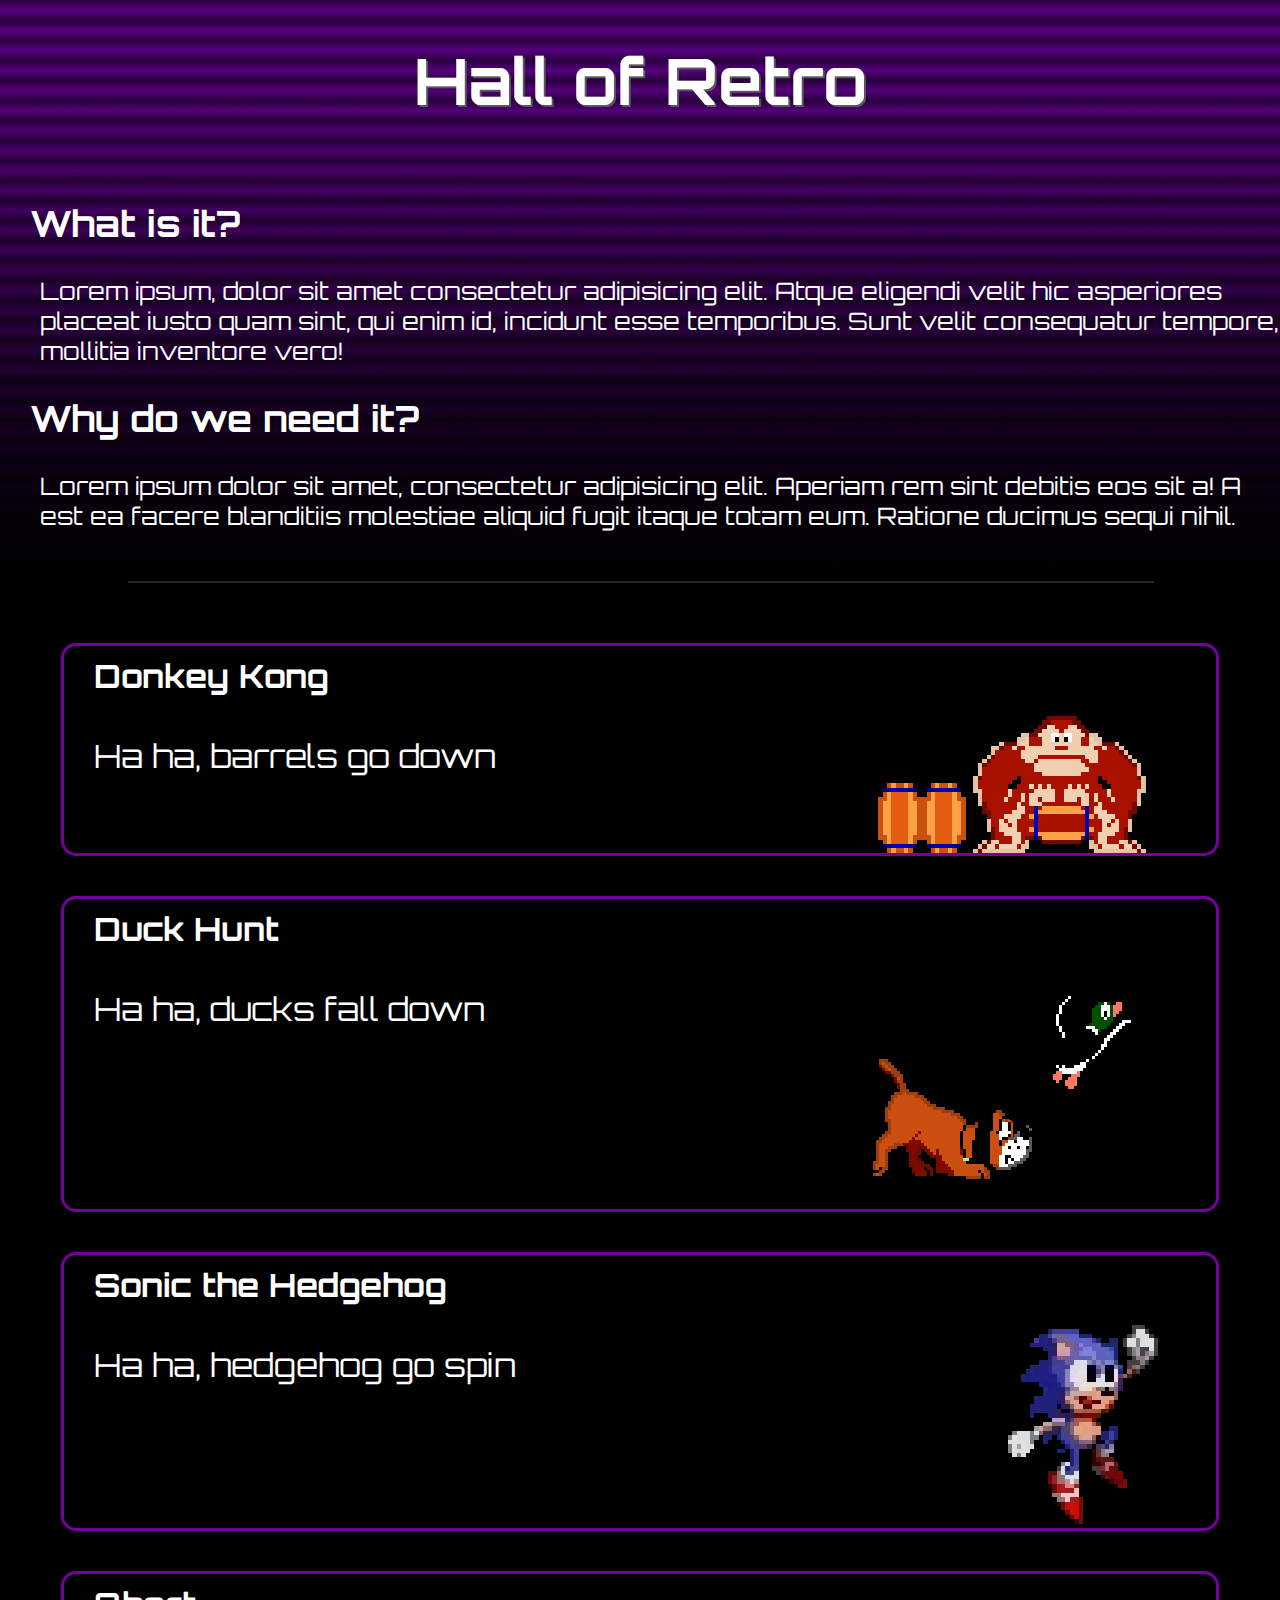
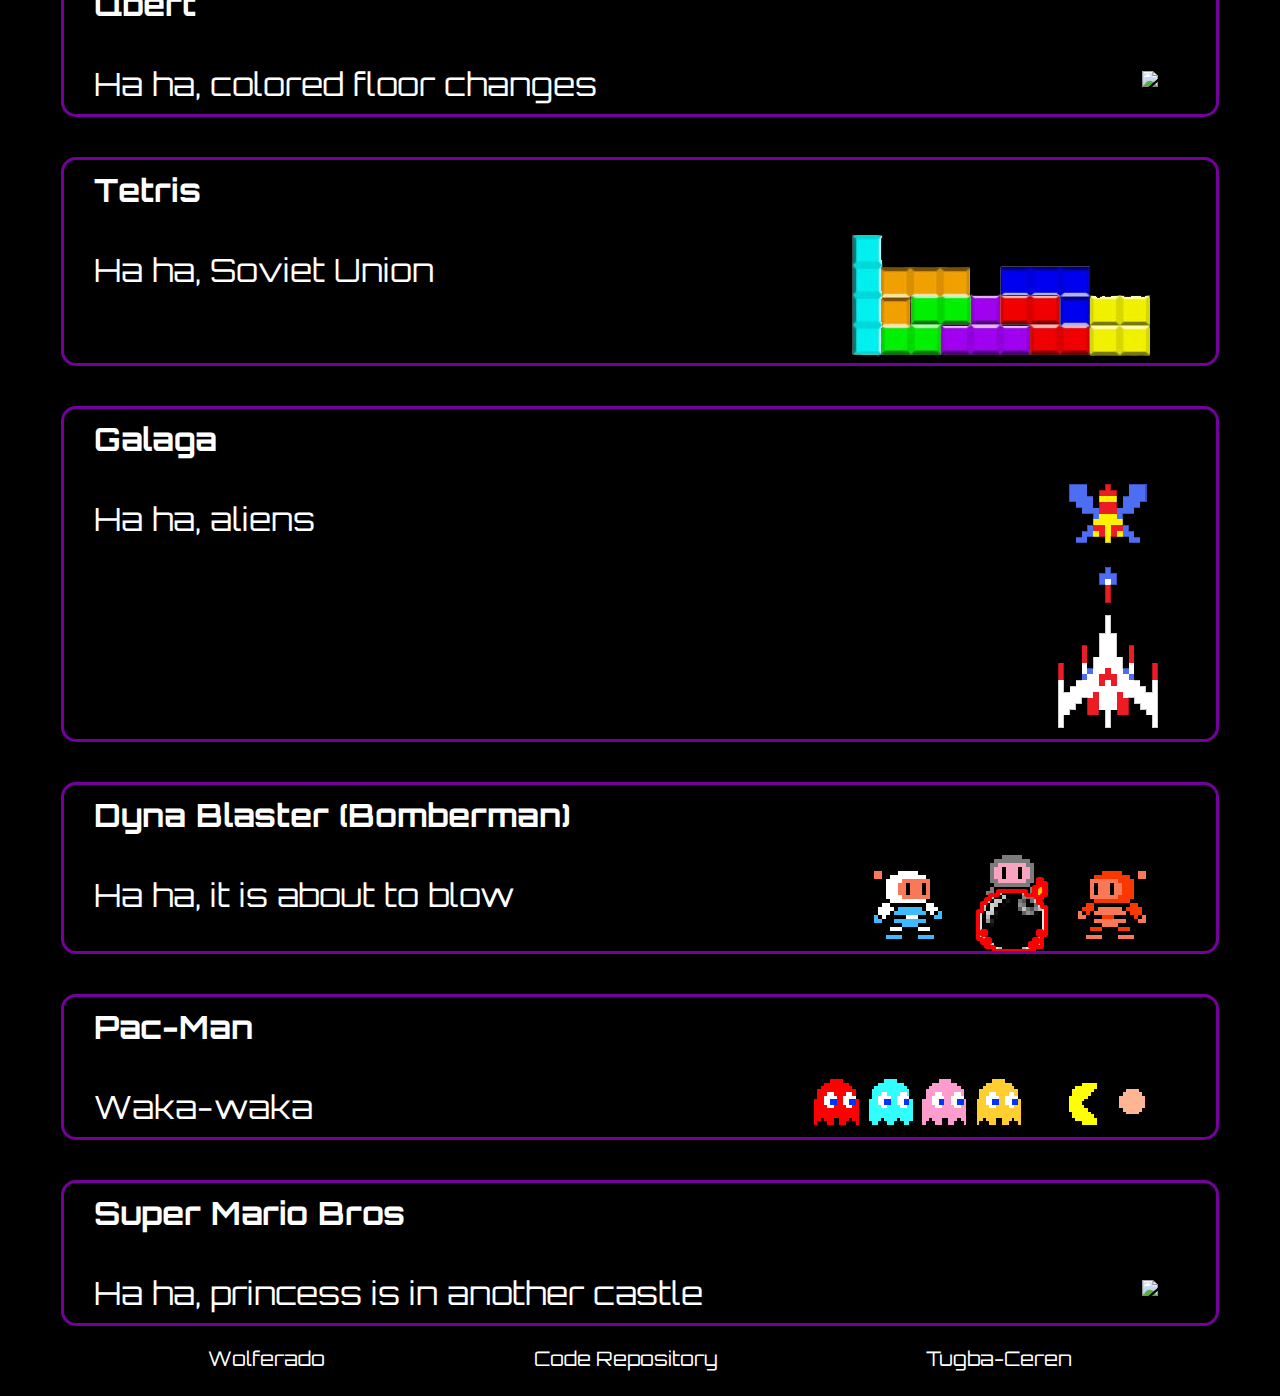
==== index.html @ 4cb5f9eb "Design, structure, informational changes" ====
<!DOCTYPE html>
<html lang="en">
<head>
    <meta charset="UTF-8">
    <meta http-equiv="X-UA-Compatible" content="IE=edge">
    <meta name="viewport" content="width=device-width, initial-scale=1.0">
    <link rel="stylesheet" href="styles/global.css">
    <link rel="stylesheet" href="styles/style.css">
    <link rel="stylesheet" href="styles/mobile.css">
    <link rel="preconnect" href="https://fonts.googleapis.com">
    <link rel="preconnect" href="https://fonts.gstatic.com" crossorigin>
    <link href="https://fonts.googleapis.com/css2?family=Orbitron&display=swap" rel="stylesheet">
    <link href="https://fonts.googleapis.com/icon?family=Material+Icons" rel="stylesheet">
    <title>Hall of Retro - Revisit your Past</title>
</head>
<body>
    <section id="intro-section">
        <h1 id="title">Hall of Retro</h1>
        <h2>What is it?</h2>
        <p>Lorem ipsum, dolor sit amet consectetur adipisicing elit. Atque eligendi velit hic asperiores placeat iusto quam sint, qui enim id, incidunt esse temporibus. Sunt velit consequatur tempore, mollitia inventore vero!</p>
        <h2>Why do we need it?</h2>
        <p>Lorem ipsum dolor sit amet, consectetur adipisicing elit. Aperiam rem sint debitis eos sit a! A est ea facere blanditiis molestiae aliquid fugit itaque totam eum. Ratione ducimus sequi nihil.</p>
    </section>
    <hr>
    <section id="hall-section">

    </section>
    <footer>
        <a href ="https://github.com/Wolferado">Wolferado</a>
        <a href="https://github.com/Wolferado/Hall-of-Retro">Code Repository</a>
        <a href="https://github.com/Tugba-Ceren">Tugba-Ceren</a>
    </footer>
</body>
</html>

<script type="text/javascript" src="scripts/expositionData.js"></script>
<script type="text/javascript" src="scripts/expandableData.js"></script>
<script type="text/javascript" src="scripts/script.js"></script>
---- styles/global.css ----
* {
    margin: 0px;
    padding: 0px;
    font-size: 32px;
    font-family: 'Orbitron';
    color: #FFFFFF;
    overflow-x: hidden;
}

html{
    background: rgb(86,0,126);
    background: url(/materials/retrowave_bg.png), linear-gradient(180deg, rgba(86,0,126,1) 0%, rgba(0,0,0,1) 25%);
    background-repeat: no-repeat;
    animation-name: blinkingRetroLights;
    animation-duration: 5s;
    animation-iteration-count: infinite;
}

@keyframes blinkingRetroLights {
    
}

::-webkit-scrollbar {
    width: 10px;
}

::-webkit-scrollbar-track {
    background: linear-gradient(180deg, rgb(39, 1, 56) 0%, rgba(0,0,0,1) 50%);;
}

::-webkit-scrollbar-track-piece {
    opacity: 0;
}

::-webkit-scrollbar-thumb {
    background: #98979750;
    border-radius: 10px;
}

::-webkit-scrollbar-thumb:hover {
    background: #ddd9d9c3;
}
---- styles/style.css ----
#intro-section {
    display: flex;
    flex-direction: column;
    align-items: center;
}

#title {
    display: flex;
    text-align: center;
    font-size: 64px;
    padding-top: 40px;
    padding-bottom: 80px;
    text-shadow: 2px 2px 0px #595959;
    animation-name: retroFlashing;
    animation-duration: 5s;
    animation-iteration-count: infinite;
}

@keyframes retroFlashing {
    0% {text-shadow: 2px 2px 0px #8c8c8c}
    50% {text-shadow: 8px 8px 0px #a20bcb}
    100% {text-shadow: 2px 2px 0px #8c8c8c;}
}

#intro-section h2 {
    align-self: flex-start;
    padding-bottom: 30px;
    padding-left: 30px;
    font-size: 36px;
}

#intro-section p {
    padding-left: 40px;
    padding-bottom: 30px;
    font-size: 24px;
}

hr {
    display: flex;
    width: 80%;
    margin-top: 20px;
    margin-left: 10%;
    margin-bottom: 40px;
    border: #43424293 1px solid;
}

#hall-section {
    display: flex;
    flex-direction: column;
    align-items: center;
}

#hall-section div {
    display: grid;
    grid-template-columns: 95% 5%;
    grid-template-rows: auto auto;
    border: #bb00faa1 solid 3px;
    border-radius: 15px;
    width: 90%;
    margin: 20px 20px 20px 20px;
}

#hall-section div h3 {
    display: grid;
    grid-column: 1;
    grid-row: 1;
    padding: 10px;
    padding-left: 30px;
}

#hall-section div p {
    display: grid;
    grid-column: 1;
    grid-row: 2;
    padding: 10px;
    padding-top: 20px;
    padding-left: 30px;
}

#hall-section div .material-icons {
    display: grid;
    grid-column: 2;
    grid-row: 1;
    font-size: 40px;
    align-self: flex-end;
    padding: 15px;
}

#hall-section div .material-icons:hover {
    cursor: pointer;
}

#hall-section img {
    grid-row: 2;
    grid-column: 1;
    justify-self: end;
    align-self: center;
}

.overflow-background {
    position: fixed;
    width: 100%;
    height: 100%;
    background-color: black;
    opacity: 0.5;
}

.overflow-background:hover {
    cursor:pointer;
}

.overflow-box {
    position: fixed;
    display: grid;
    grid-template-columns: 50% 40% 10%;
    grid-template-rows: 15% 85%;
    align-self: center;
    width: 50%;
    height: 90%;
    border: #bb00faa1 solid 3px;
    background-color: black;
    top: 5%;
}

.overflow-box > h3:nth-of-type(1) {
    grid-row: 1;
    grid-column: 1/3;
    font-size: 48px;
    padding-left: 60px;
    padding-top: 20px;
    animation-name: retroFlashing;
    animation-duration: 4s;
    animation-iteration-count: infinite;
}

.overflow-box .material-icons {
    grid-row: 1;
    grid-column: 3;
    font-size: 40px;
    padding: 10px;
}

.overflow-box .material-icons:hover {
    cursor: pointer;
}

.overflow-box .informational-box {
    grid-row: 2;
    overflow-y: scroll;
}

.overflow-box .informational-box h3 {
    font-size: 30px;
    margin-left: 20px;
    margin-bottom: 0px;
}

.overflow-box .informational-box > p {
    margin-left: 5px;
    font-style: italic;
    font-size: 16px;
    padding-bottom: 5px;
}

.overflow-box img {
    position: relative;
    width: 100%;
    height: 30%;
    margin-left: 40px;
    grid-row: 2;
    grid-column: 2;
    border: #bb00faa1 3px solid;
}

.overflow-box iframe {
    position: relative;
    margin-left: 40px;
    margin-top: 70%;
    grid-row: 2;
    grid-column: 2;
    width: 100%;
    height: 30%;
    border: #bb00faa1 3px solid;
}

footer {
    display: flex;
    width: 100%;
    height: 50px;
    justify-content: space-evenly;
    align-content: center;
}

footer a {
    text-decoration: none;
    font-size: 20px;
}
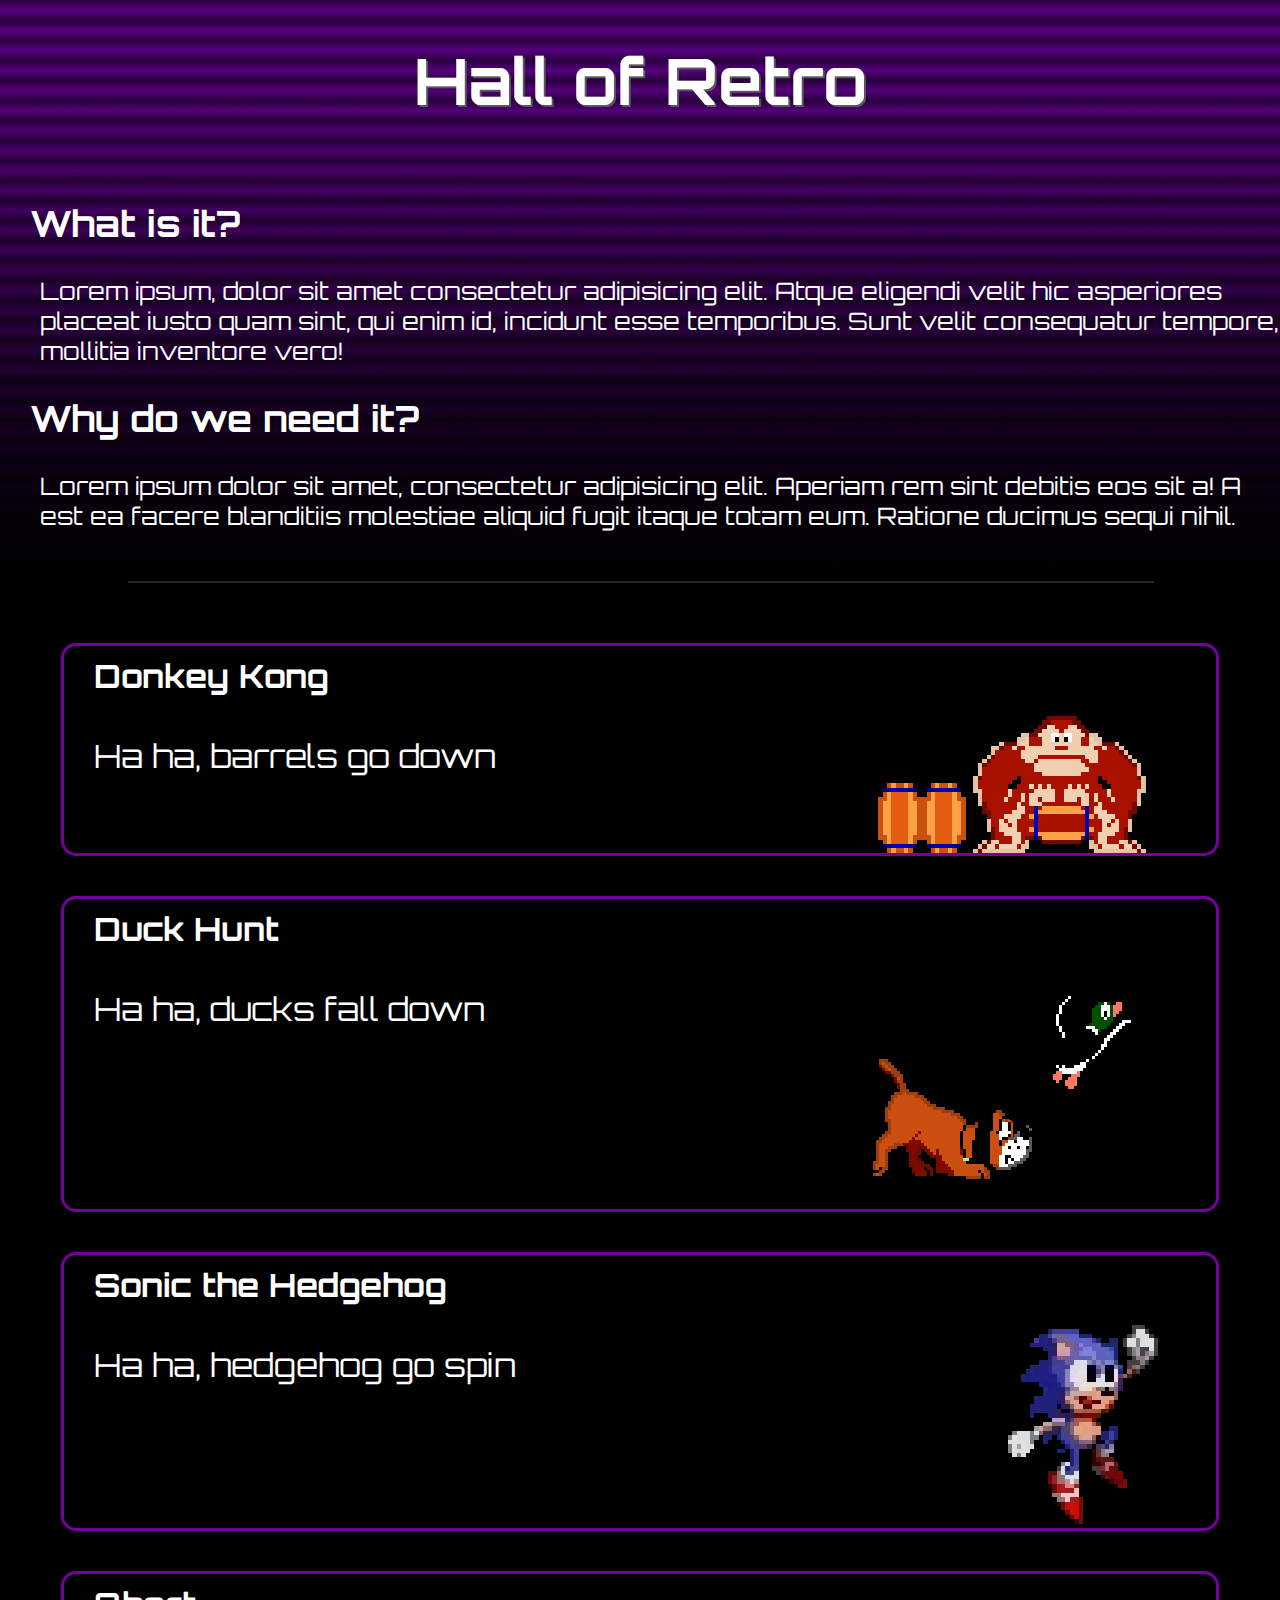
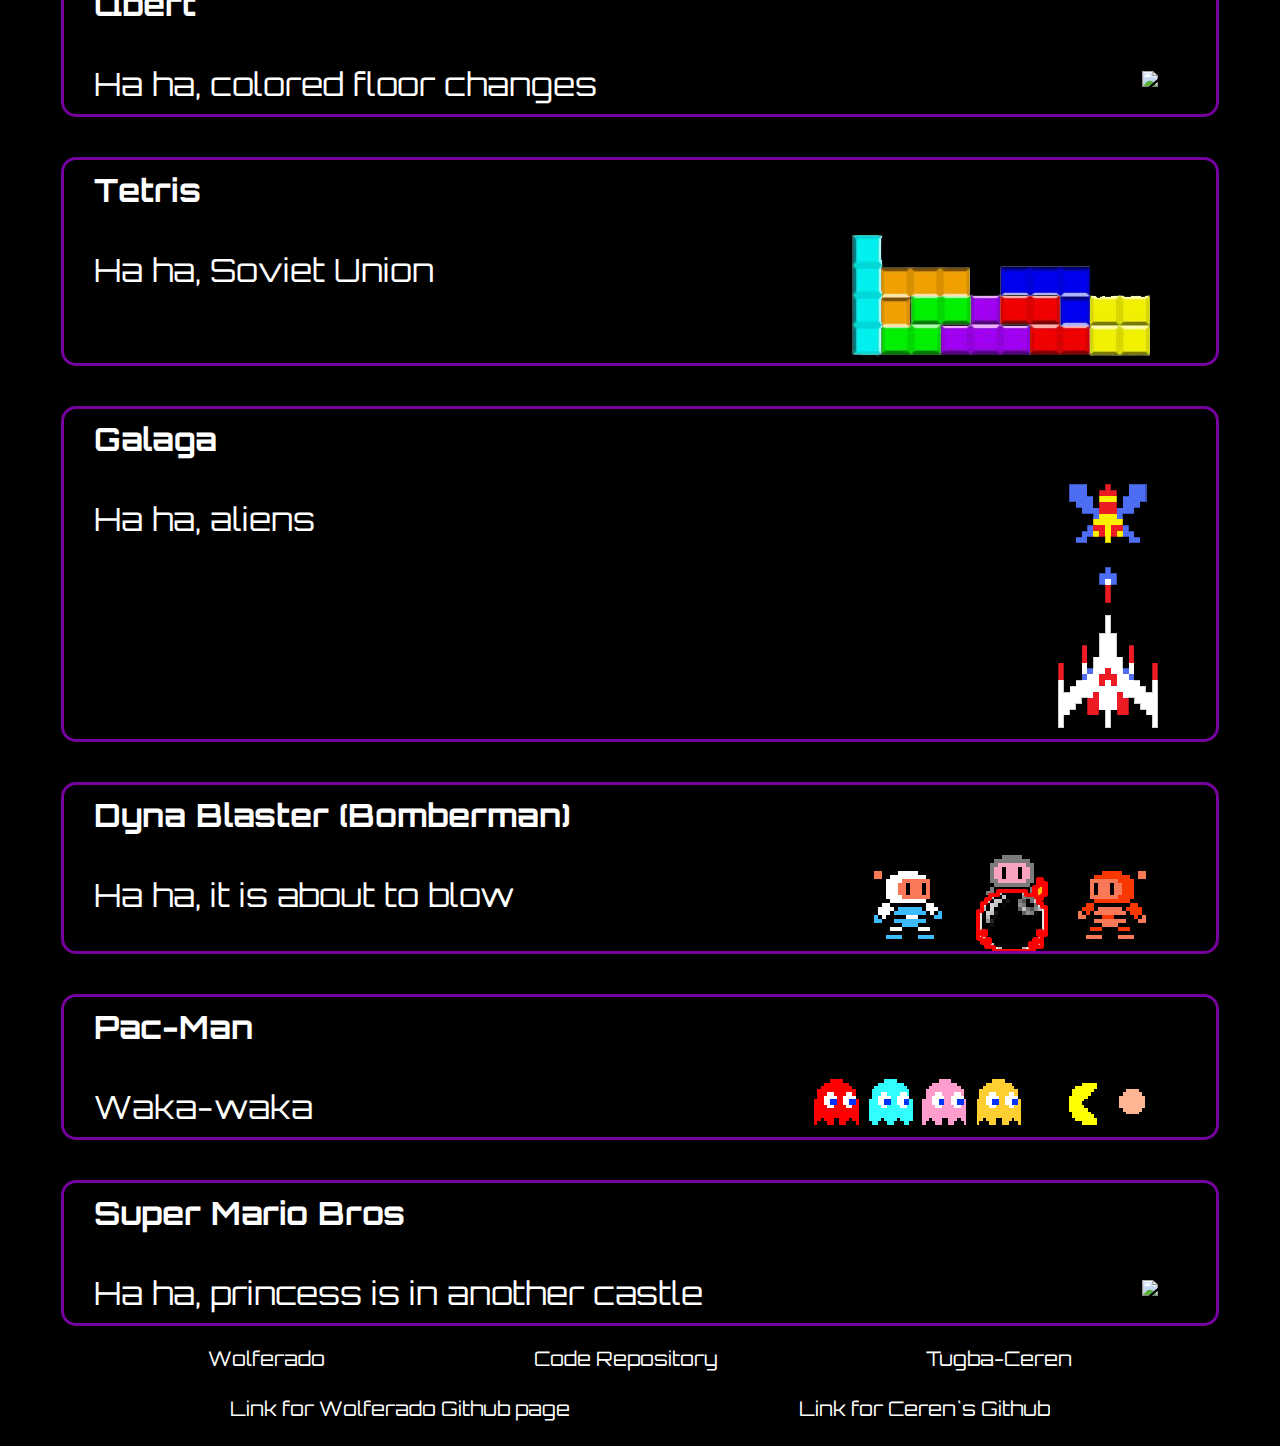
==== commit cee083b2: "Merge pull request #1 from Wolferado/InformationalBranch" ====
--- a/index.html
+++ b/index.html
@@ -31,6 +31,10 @@
         <a href="https://github.com/Tugba-Ceren">Tugba-Ceren</a>
     </footer>
 </body>
+<footer>
+    <a href ="https://github.com/Wolferado">Link for Wolferado Github page</a>
+    <a href="https://github.com/Tugba-Ceren">Link for Ceren`s Github</a>
+</footer>
 </html>
 
 <script type="text/javascript" src="scripts/expositionData.js"></script>
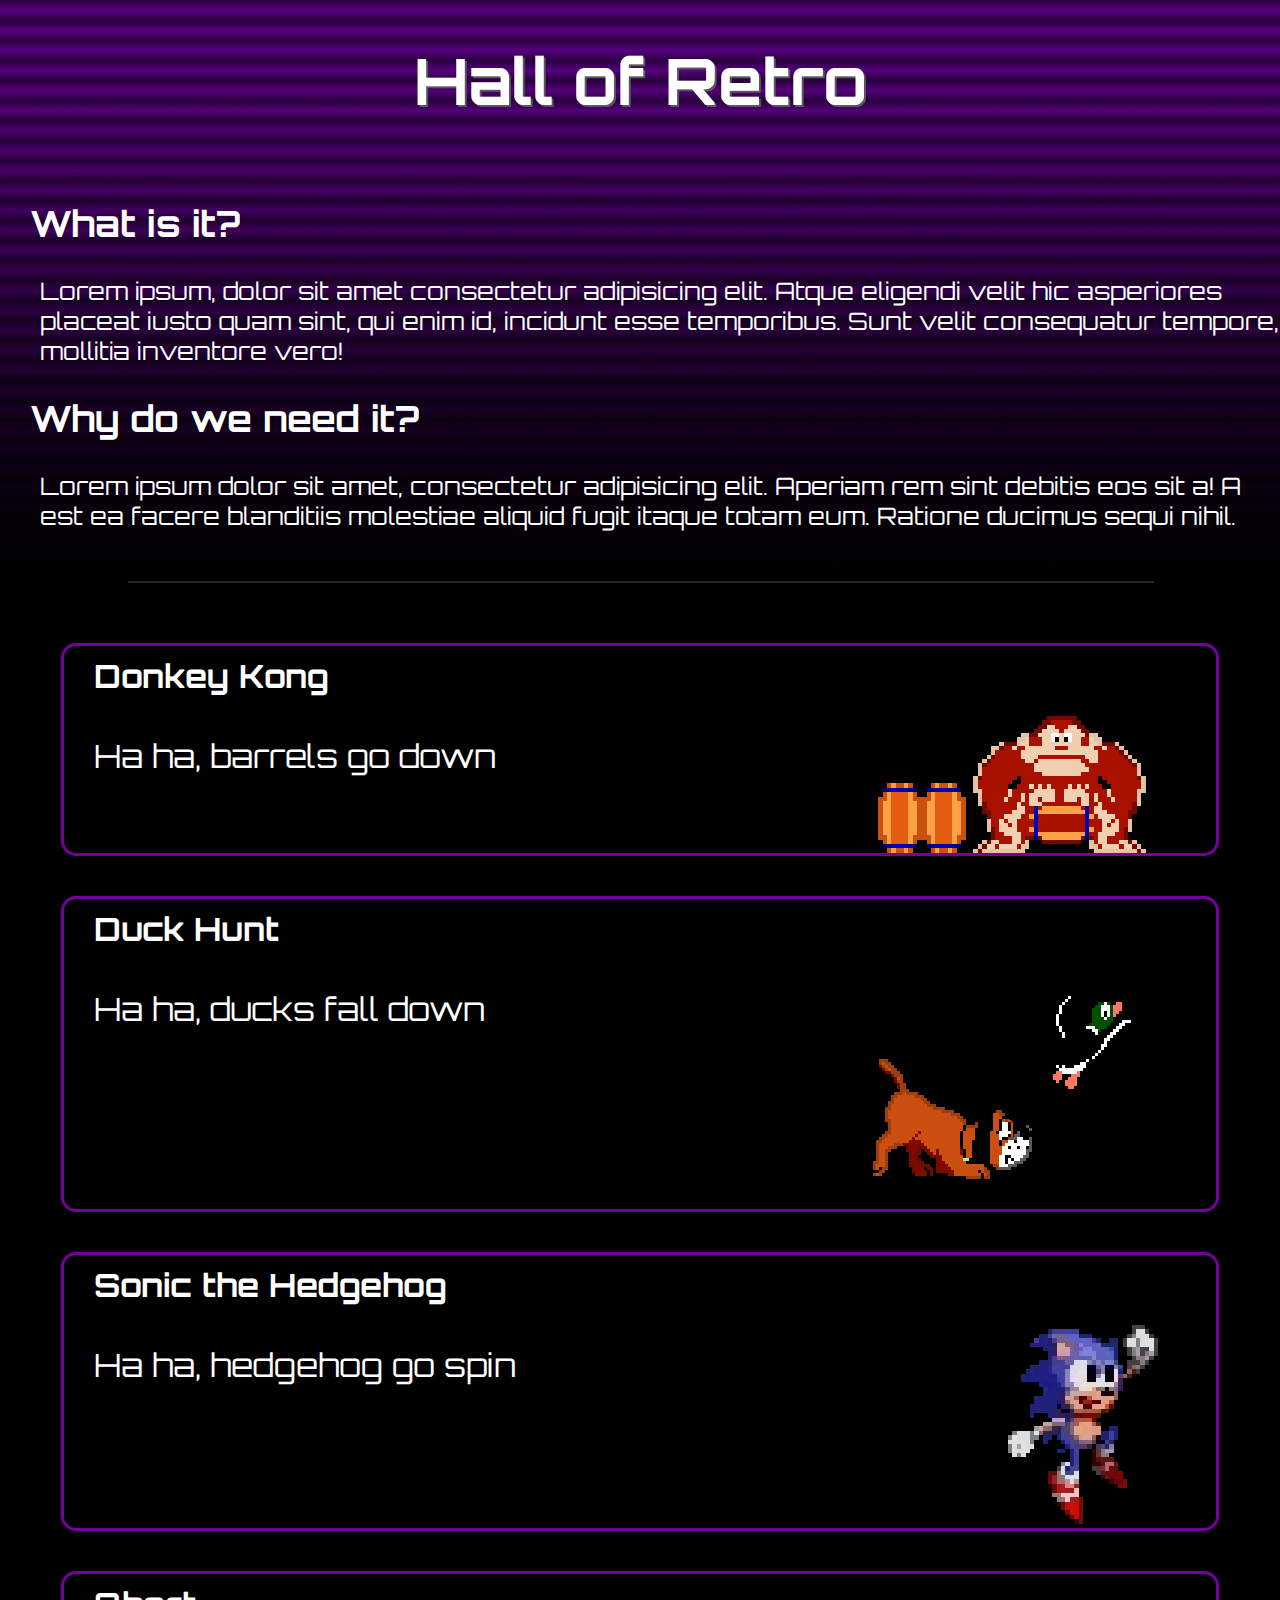
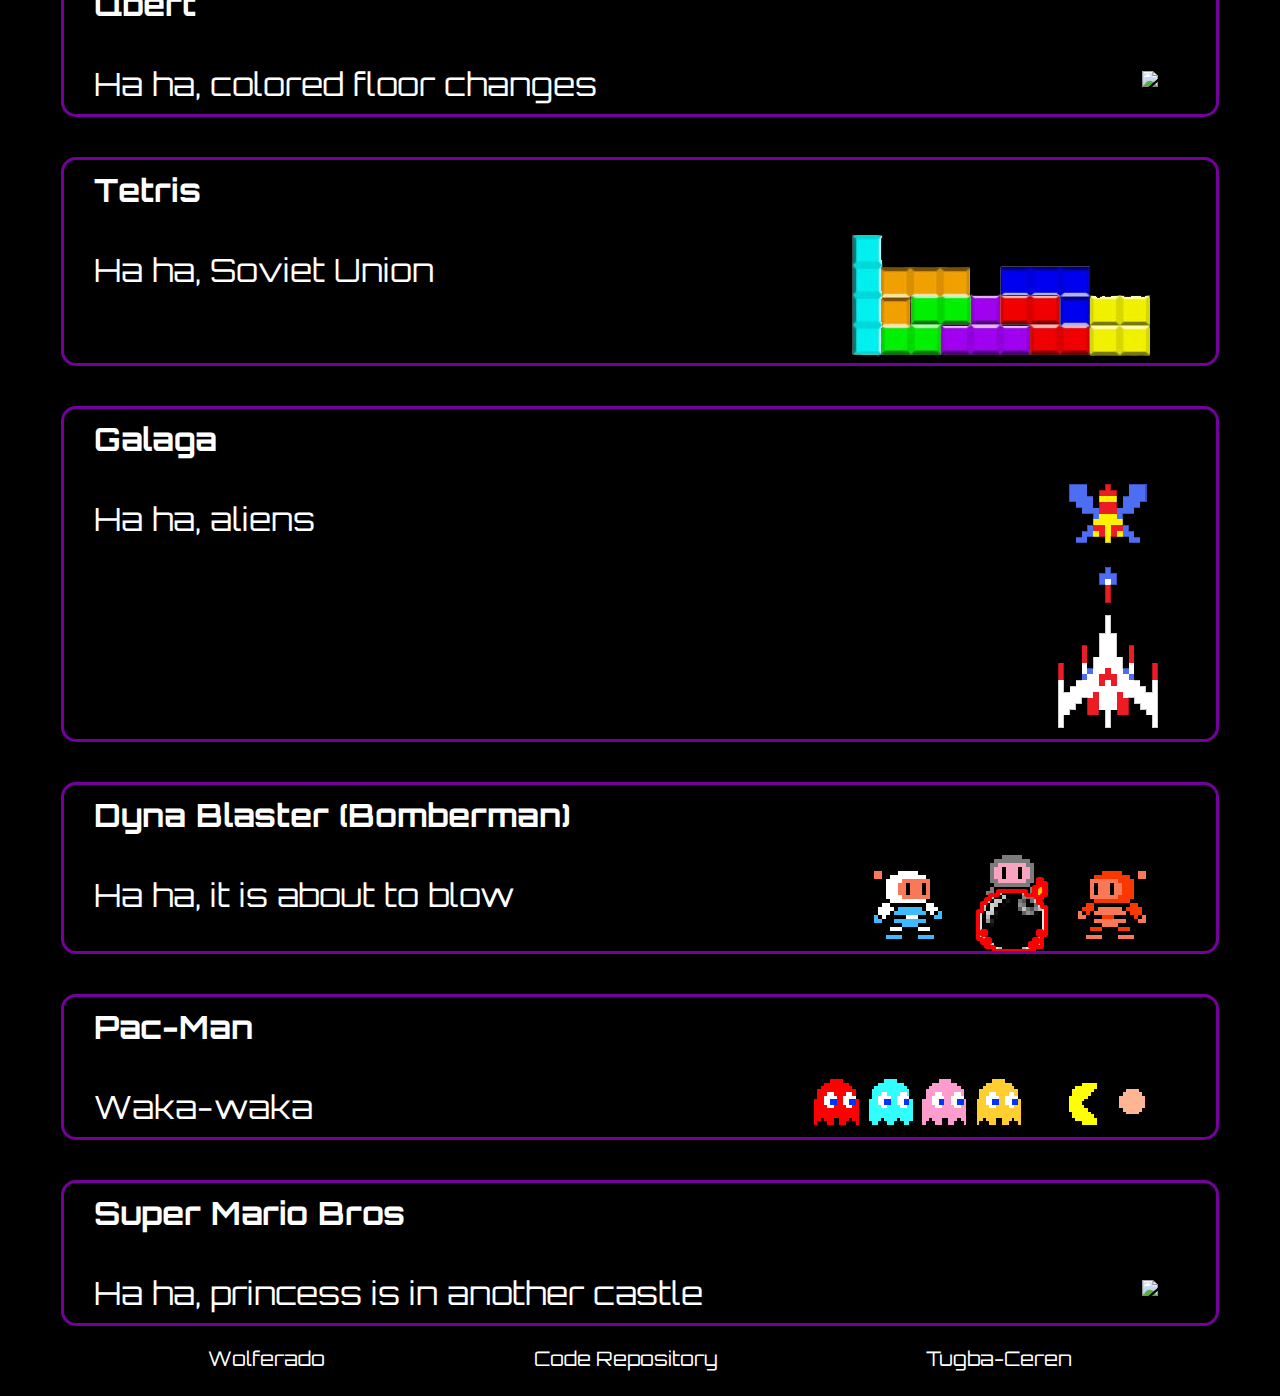
==== commit be3124d1: "Deleted overlapped changes" ====
--- a/index.html
+++ b/index.html
@@ -31,12 +31,8 @@
         <a href="https://github.com/Tugba-Ceren">Tugba-Ceren</a>
     </footer>
 </body>
-<footer>
-    <a href ="https://github.com/Wolferado">Link for Wolferado Github page</a>
-    <a href="https://github.com/Tugba-Ceren">Link for Ceren`s Github</a>
-</footer>
 </html>
 
 <script type="text/javascript" src="scripts/expositionData.js"></script>
 <script type="text/javascript" src="scripts/expandableData.js"></script>
-<script type="text/javascript" src="scripts/script.js"></script>+<script type="text/javascript" src="scripts/script.js"></script>
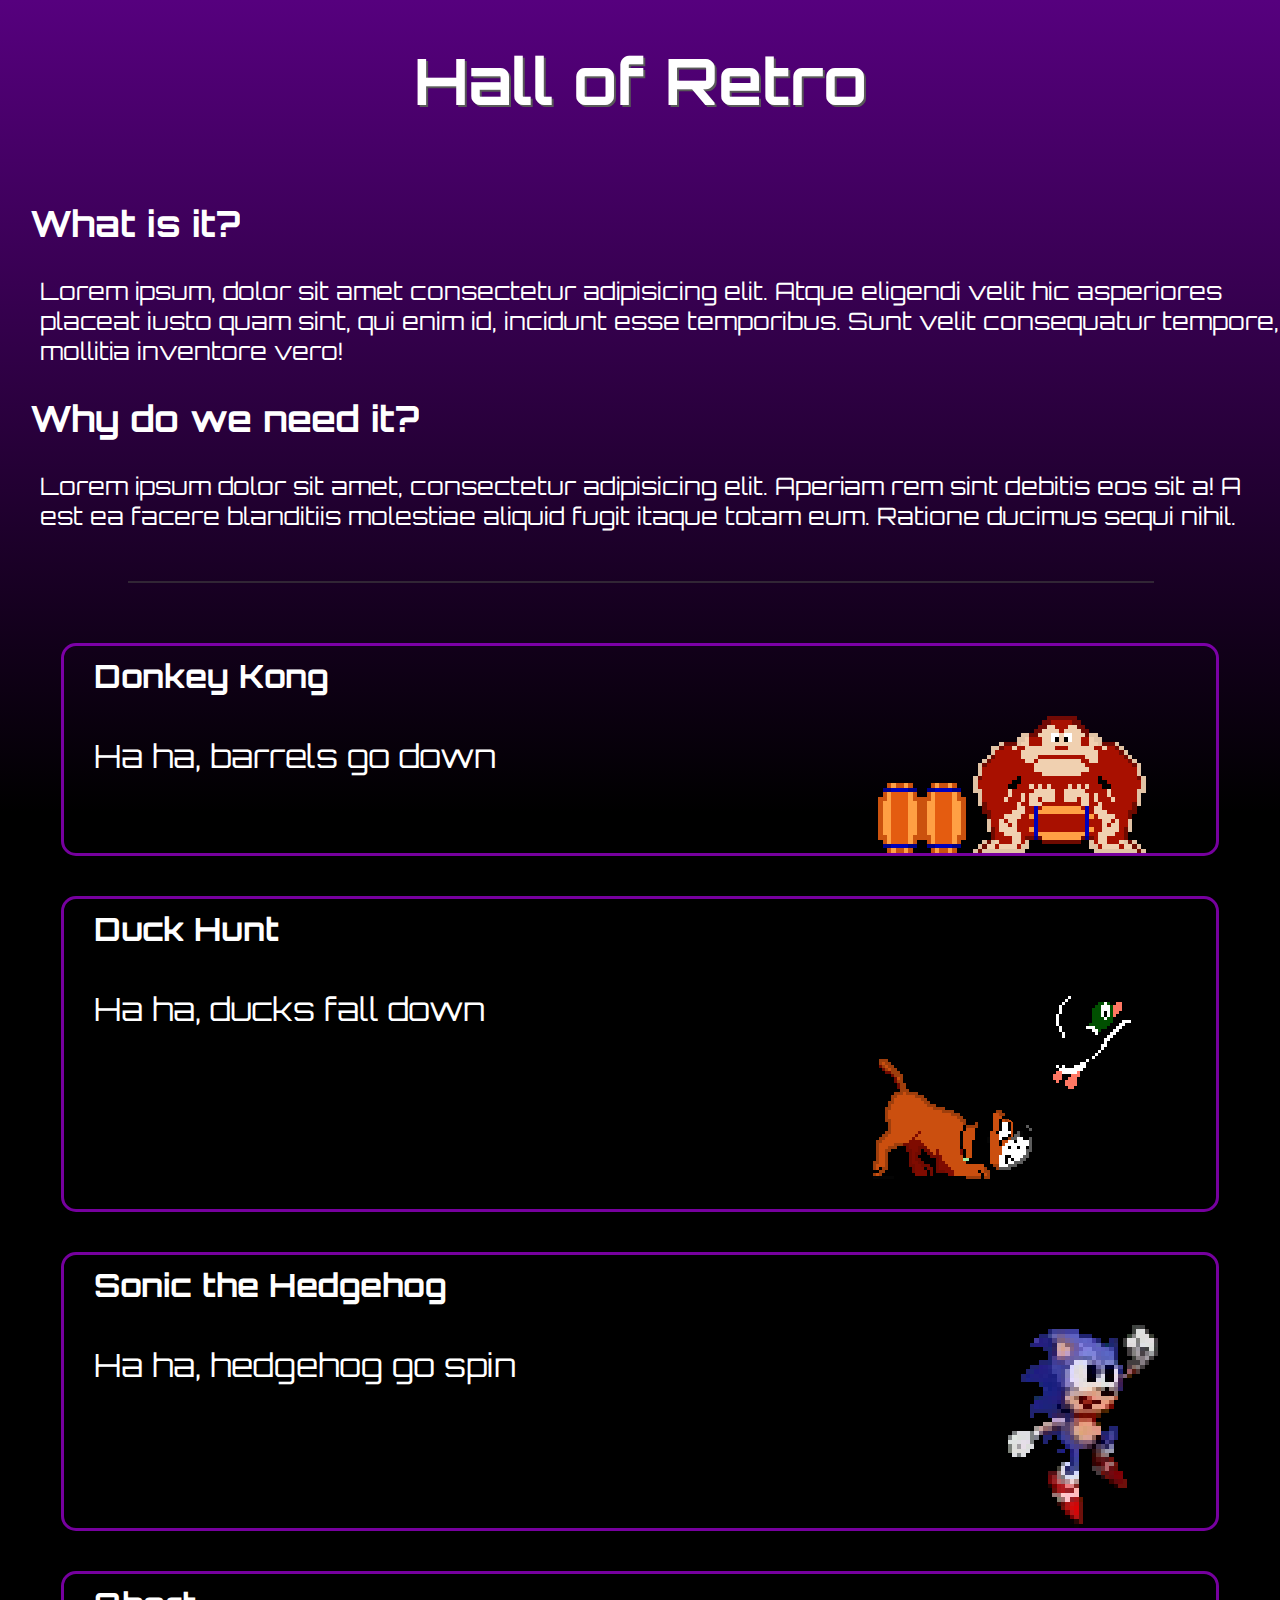
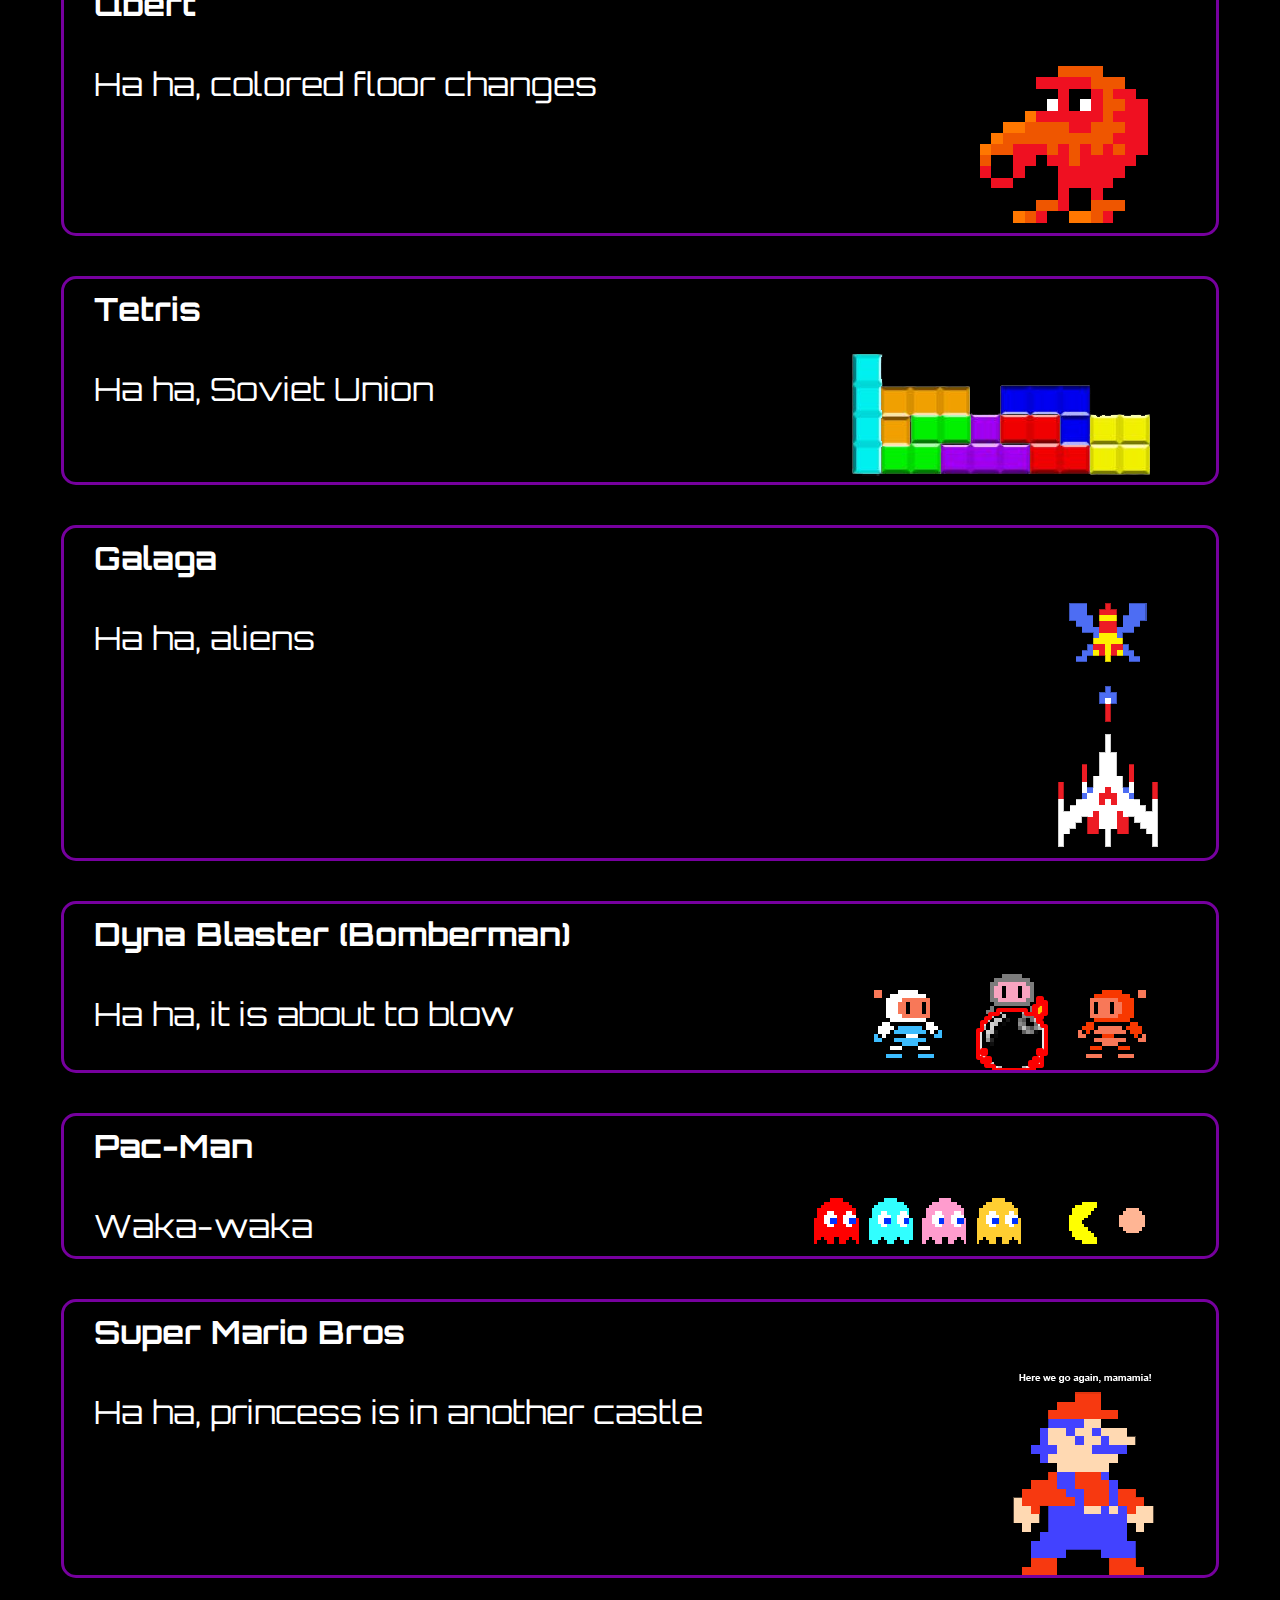
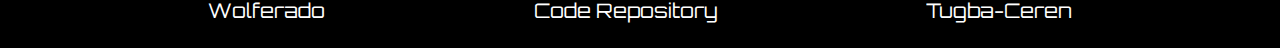
==== commit 91de893d: "Changes to image declarations" ====
--- a/index.html
+++ b/index.html
@@ -35,4 +35,4 @@
 
 <script type="text/javascript" src="scripts/expositionData.js"></script>
 <script type="text/javascript" src="scripts/expandableData.js"></script>
-<script type="text/javascript" src="scripts/script.js"></script>
+<script type="text/javascript" src="scripts/script.js"></script>--- a/styles/global.css
+++ b/styles/global.css
@@ -9,15 +9,11 @@
 
 html{
     background: rgb(86,0,126);
-    background: url(/materials/retrowave_bg.png), linear-gradient(180deg, rgba(86,0,126,1) 0%, rgba(0,0,0,1) 25%);
+    background: url(materials/retrowave_bg.png), linear-gradient(180deg, rgba(86,0,126,1) 0%, rgba(0,0,0,1) 25%);
     background-repeat: no-repeat;
     animation-name: blinkingRetroLights;
     animation-duration: 5s;
     animation-iteration-count: infinite;
-}
-
-@keyframes blinkingRetroLights {
-    
 }
 
 ::-webkit-scrollbar {
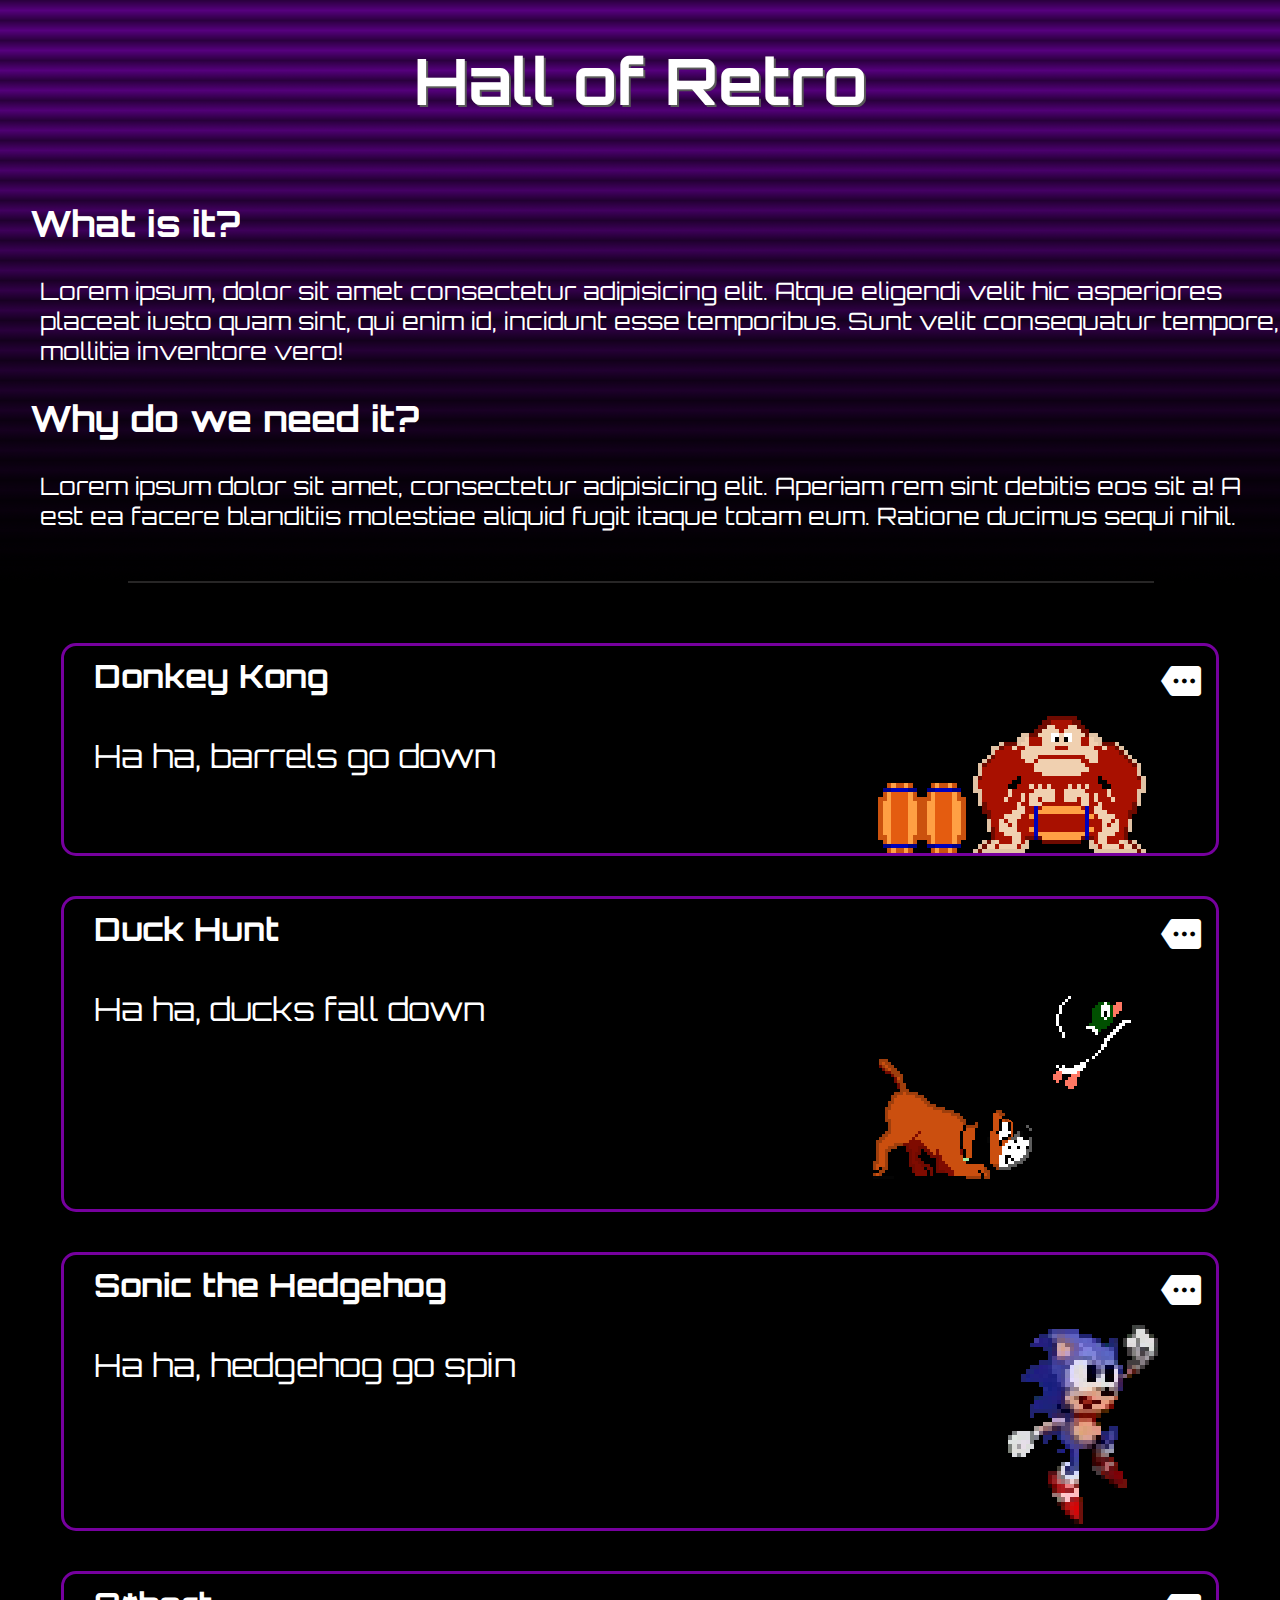
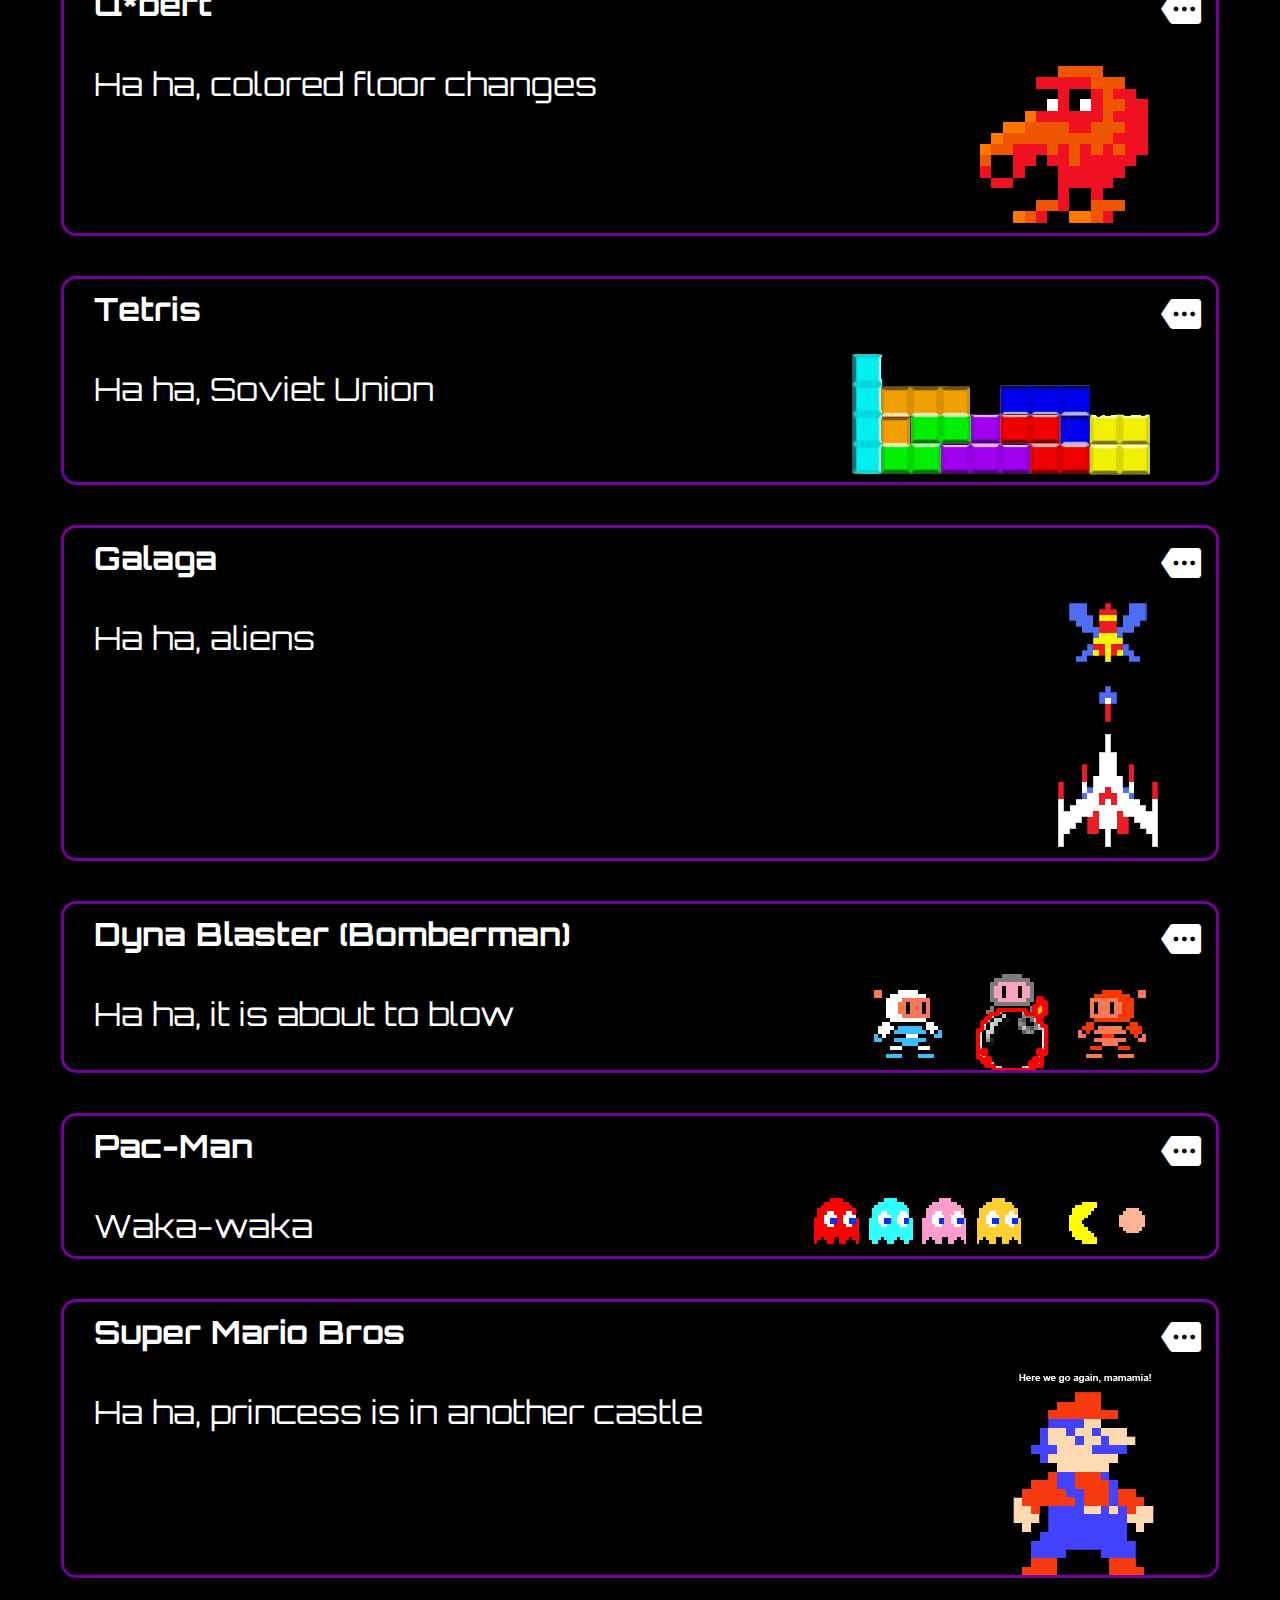
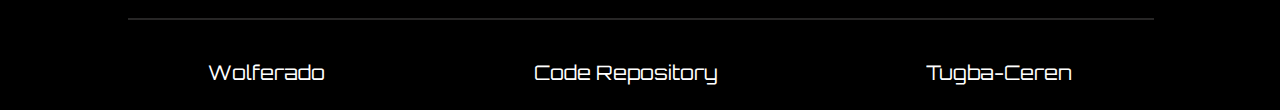
==== commit 582553e8: "Changed BG name, added GIFS, responsive design" ====
--- a/index.html
+++ b/index.html
@@ -25,6 +25,7 @@
     <section id="hall-section">
 
     </section>
+    <hr>
     <footer>
         <a href ="https://github.com/Wolferado">Wolferado</a>
         <a href="https://github.com/Wolferado/Hall-of-Retro">Code Repository</a>
@@ -35,4 +36,4 @@
 
 <script type="text/javascript" src="scripts/expositionData.js"></script>
 <script type="text/javascript" src="scripts/expandableData.js"></script>
-<script type="text/javascript" src="scripts/script.js"></script>+<script type="text/javascript" src="scripts/script.js"></script>
--- a/styles/global.css
+++ b/styles/global.css
@@ -9,11 +9,8 @@
 
 html{
     background: rgb(86,0,126);
-    background: url(materials/retrowave_bg.png), linear-gradient(180deg, rgba(86,0,126,1) 0%, rgba(0,0,0,1) 25%);
+    background: url(/materials/background.png), linear-gradient(180deg, rgba(86,0,126,1) 0%, rgba(0,0,0,1) 25%);
     background-repeat: no-repeat;
-    animation-name: blinkingRetroLights;
-    animation-duration: 5s;
-    animation-iteration-count: infinite;
 }
 
 ::-webkit-scrollbar {
--- a/styles/style.css
+++ b/styles/style.css
@@ -82,7 +82,7 @@
     grid-column: 2;
     grid-row: 1;
     font-size: 40px;
-    align-self: flex-end;
+    justify-content: end;
     padding: 15px;
 }
 
@@ -125,7 +125,7 @@
 .overflow-box > h3:nth-of-type(1) {
     grid-row: 1;
     grid-column: 1/3;
-    font-size: 48px;
+    font-size: 2;
     padding-left: 60px;
     padding-top: 20px;
     animation-name: retroFlashing;
--- a/styles/mobile.css
+++ b/styles/mobile.css
@@ -0,0 +1,73 @@
+@media (max-width: 1024px) {
+    #hall-section div {
+        height: auto;
+        display: flex;
+        flex-direction: column;
+    }
+
+    #hall-section h3 {
+        text-align: center;
+        word-break: keep-all;
+    }
+
+    #hall-section img {
+        justify-self: flex-end;
+    }
+
+    footer{
+        position: flex;
+        height: auto;
+        text-align: center;
+        flex-direction: column;
+        justify-content: center;
+        align-content: center;
+    }
+
+    hr {
+        margin-bottom: 10px;
+    }
+
+    .overflow-box {
+        top: 10%;
+        width: 100%;
+        height: 90%;
+        grid-template-columns: 80% 5%;
+        grid-template-rows: 22% 100% 100%;
+    }
+
+    .overflow-box > h3:nth-of-type(1) {
+        font-size: 36px;
+        grid-column: 1;
+        grid-row: 1;
+        text-align: left;
+        margin-left: -50px;
+    }
+
+    .overflow-box .material.icons {
+        justify-content: center;
+        align-items: center;
+        grid-column: 2;
+        grid-row: 1;
+    }
+
+    .overflow-box .informational-box {
+        grid-column: 1/4;
+        grid-row: 2;
+        justify-content: start;
+        margin-bottom: -10%;
+    }
+
+    .overflow-box img, .overflow-box iframe {
+        position: normal;
+        margin-left: 15%;
+        grid-column: 1/3;
+        grid-row: 3;
+        width: 90%;
+        height: 20%;
+        margin-bottom: 40px;
+    }
+
+    footer a {
+        padding: 10px;
+    }
+}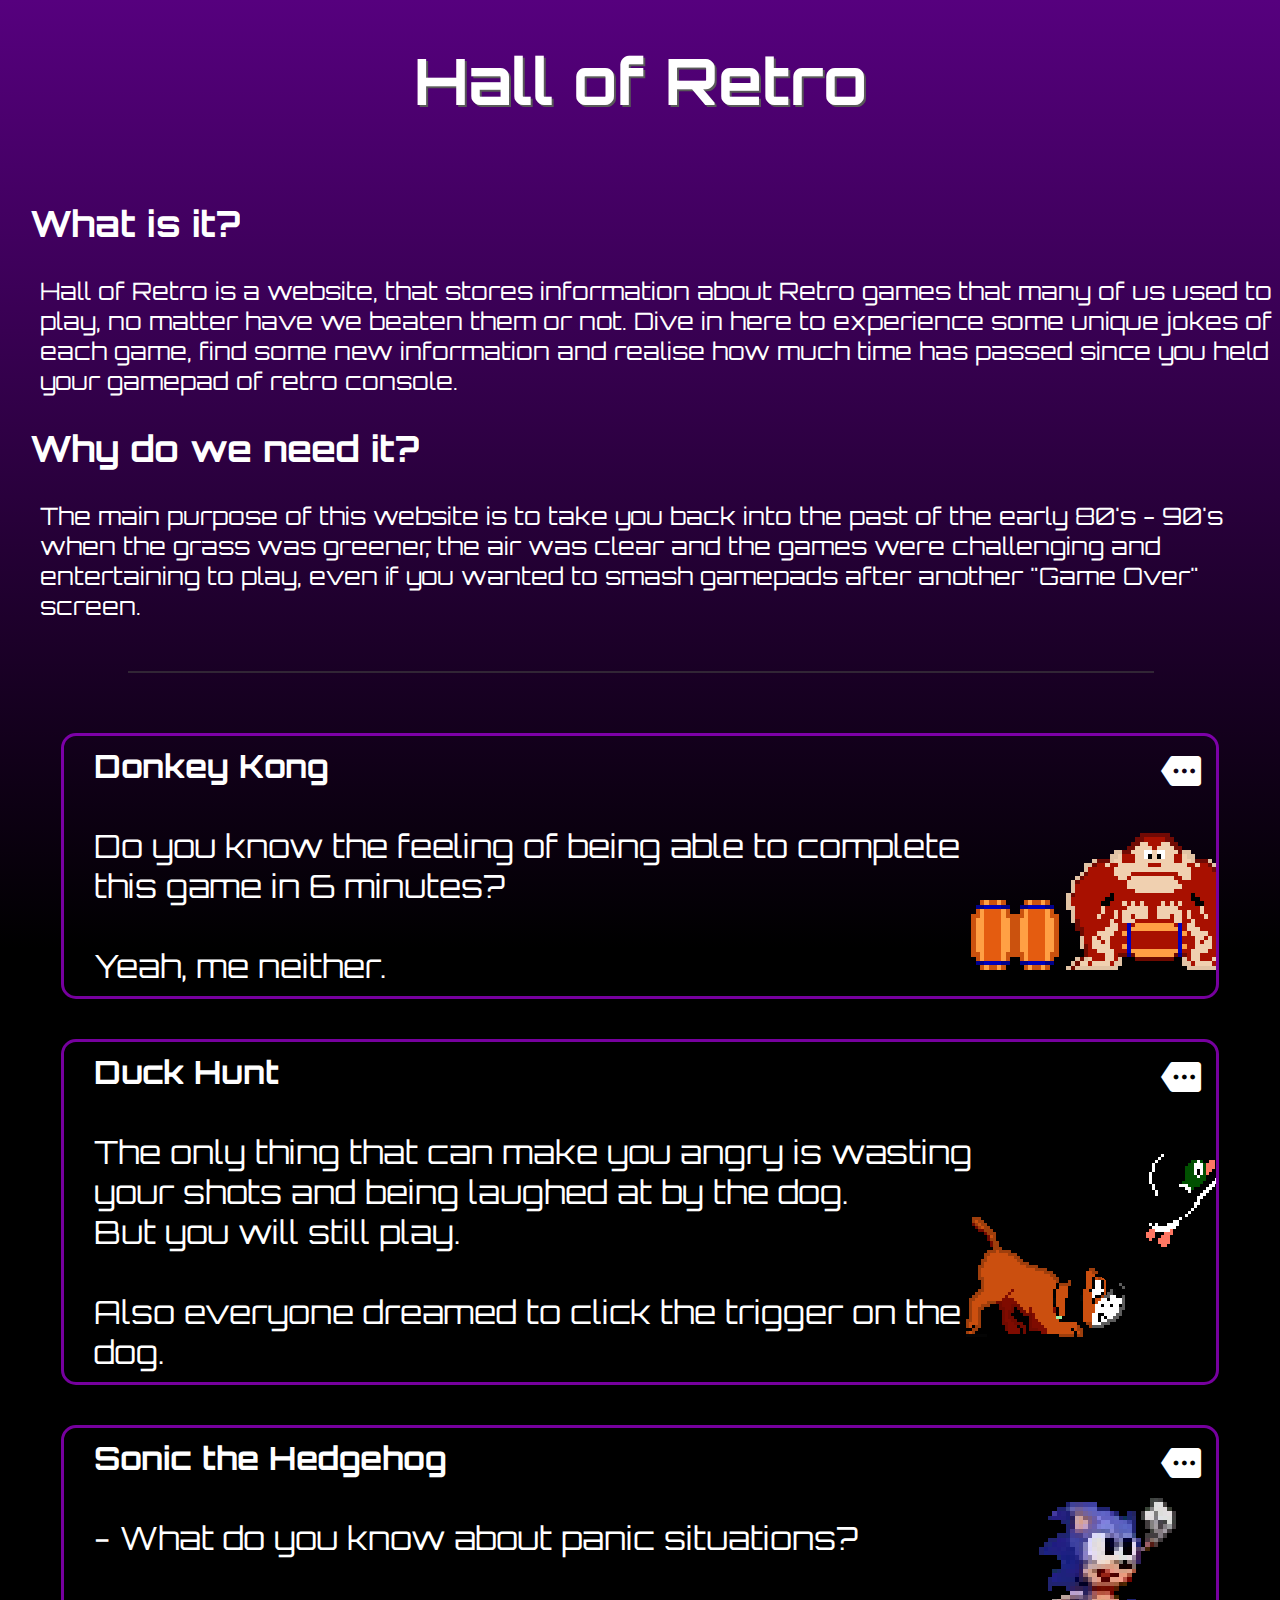
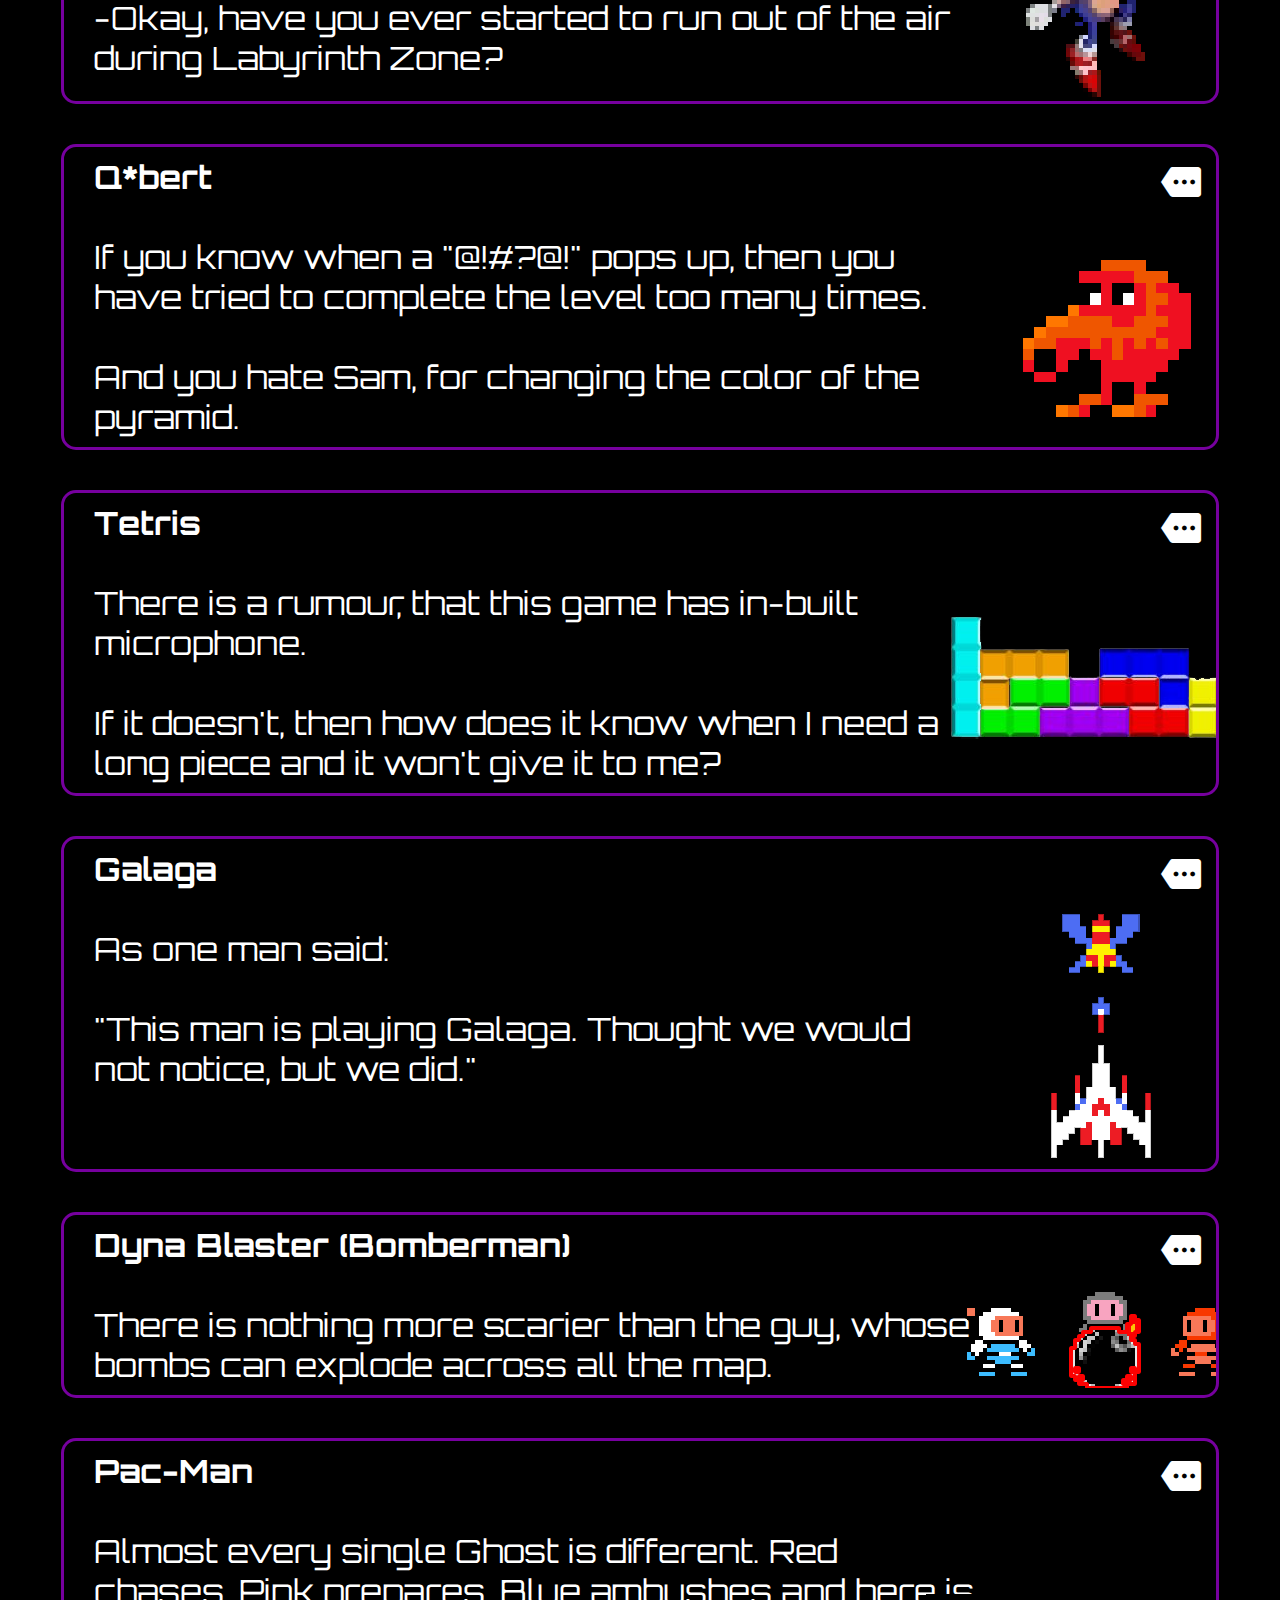
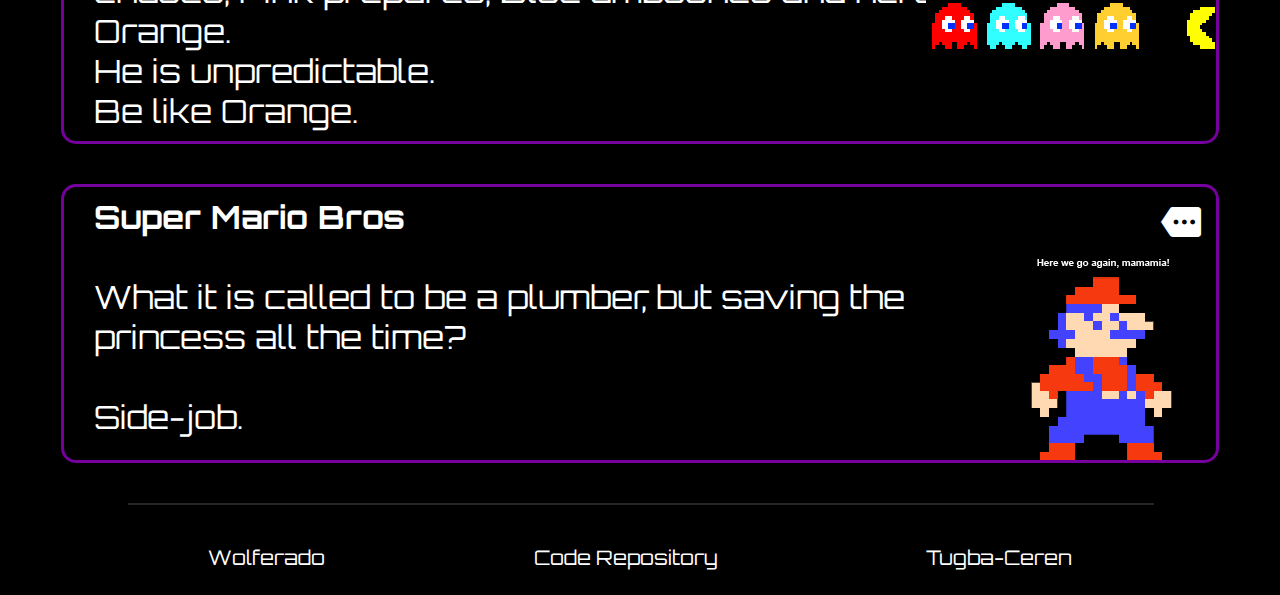
==== commit c0f5b88a: "Fixed BG, added information, changed style" ====
--- a/index.html
+++ b/index.html
@@ -17,9 +17,9 @@
     <section id="intro-section">
         <h1 id="title">Hall of Retro</h1>
         <h2>What is it?</h2>
-        <p>Lorem ipsum, dolor sit amet consectetur adipisicing elit. Atque eligendi velit hic asperiores placeat iusto quam sint, qui enim id, incidunt esse temporibus. Sunt velit consequatur tempore, mollitia inventore vero!</p>
+        <p>Hall of Retro is a website, that stores information about Retro games that many of us used to play, no matter have we beaten them or not. Dive in here to experience some unique jokes of each game, find some new information and realise how much time has passed since you held your gamepad of retro console.</p>
         <h2>Why do we need it?</h2>
-        <p>Lorem ipsum dolor sit amet, consectetur adipisicing elit. Aperiam rem sint debitis eos sit a! A est ea facere blanditiis molestiae aliquid fugit itaque totam eum. Ratione ducimus sequi nihil.</p>
+        <p>The main purpose of this website is to take you back into the past of the early 80's - 90's when the grass was greener, the air was clear and the games were challenging and entertaining to play, even if you wanted to smash gamepads after another "Game Over" screen.</p>
     </section>
     <hr>
     <section id="hall-section">
@@ -34,6 +34,6 @@
 </body>
 </html>
 
-<script type="text/javascript" src="scripts/expositionData.js"></script>
-<script type="text/javascript" src="scripts/expandableData.js"></script>
-<script type="text/javascript" src="scripts/script.js"></script>
+<script src="scripts/expositionData.js"></script>
+<script src="scripts/expandableData.js"></script>
+<script src="scripts/script.js"></script>
--- a/styles/global.css
+++ b/styles/global.css
@@ -9,7 +9,7 @@
 
 html{
     background: rgb(86,0,126);
-    background: url(/materials/background.png), linear-gradient(180deg, rgba(86,0,126,1) 0%, rgba(0,0,0,1) 25%);
+    background: url('/Hall-of-Retro/materials/background.png'), linear-gradient(180deg, rgba(86,0,126,1) 0%, rgba(0,0,0,1) 25%);
     background-repeat: no-repeat;
 }
 
@@ -32,4 +32,4 @@
 
 ::-webkit-scrollbar-thumb:hover {
     background: #ddd9d9c3;
-}+}
--- a/styles/style.css
+++ b/styles/style.css
@@ -52,7 +52,7 @@
 
 #hall-section div {
     display: grid;
-    grid-template-columns: 95% 5%;
+    grid-template-columns: 80% 20% 5%;
     grid-template-rows: auto auto;
     border: #bb00faa1 solid 3px;
     border-radius: 15px;
@@ -75,6 +75,7 @@
     padding: 10px;
     padding-top: 20px;
     padding-left: 30px;
+    white-space: pre-line;
 }
 
 #hall-section div .material-icons {
@@ -92,8 +93,8 @@
 
 #hall-section img {
     grid-row: 2;
-    grid-column: 1;
-    justify-self: end;
+    grid-column: 2;
+    justify-self: center;
     align-self: center;
 }
 
--- a/styles/mobile.css
+++ b/styles/mobile.css
@@ -1,4 +1,8 @@
 @media (max-width: 1024px) {
+    #intro-section p {
+        padding-right: 5%;
+    }
+    
     #hall-section div {
         height: auto;
         display: flex;
@@ -8,6 +12,10 @@
     #hall-section h3 {
         text-align: center;
         word-break: keep-all;
+    }
+
+    #hall-section div p {
+        font-size: 28px;
     }
 
     #hall-section img {
